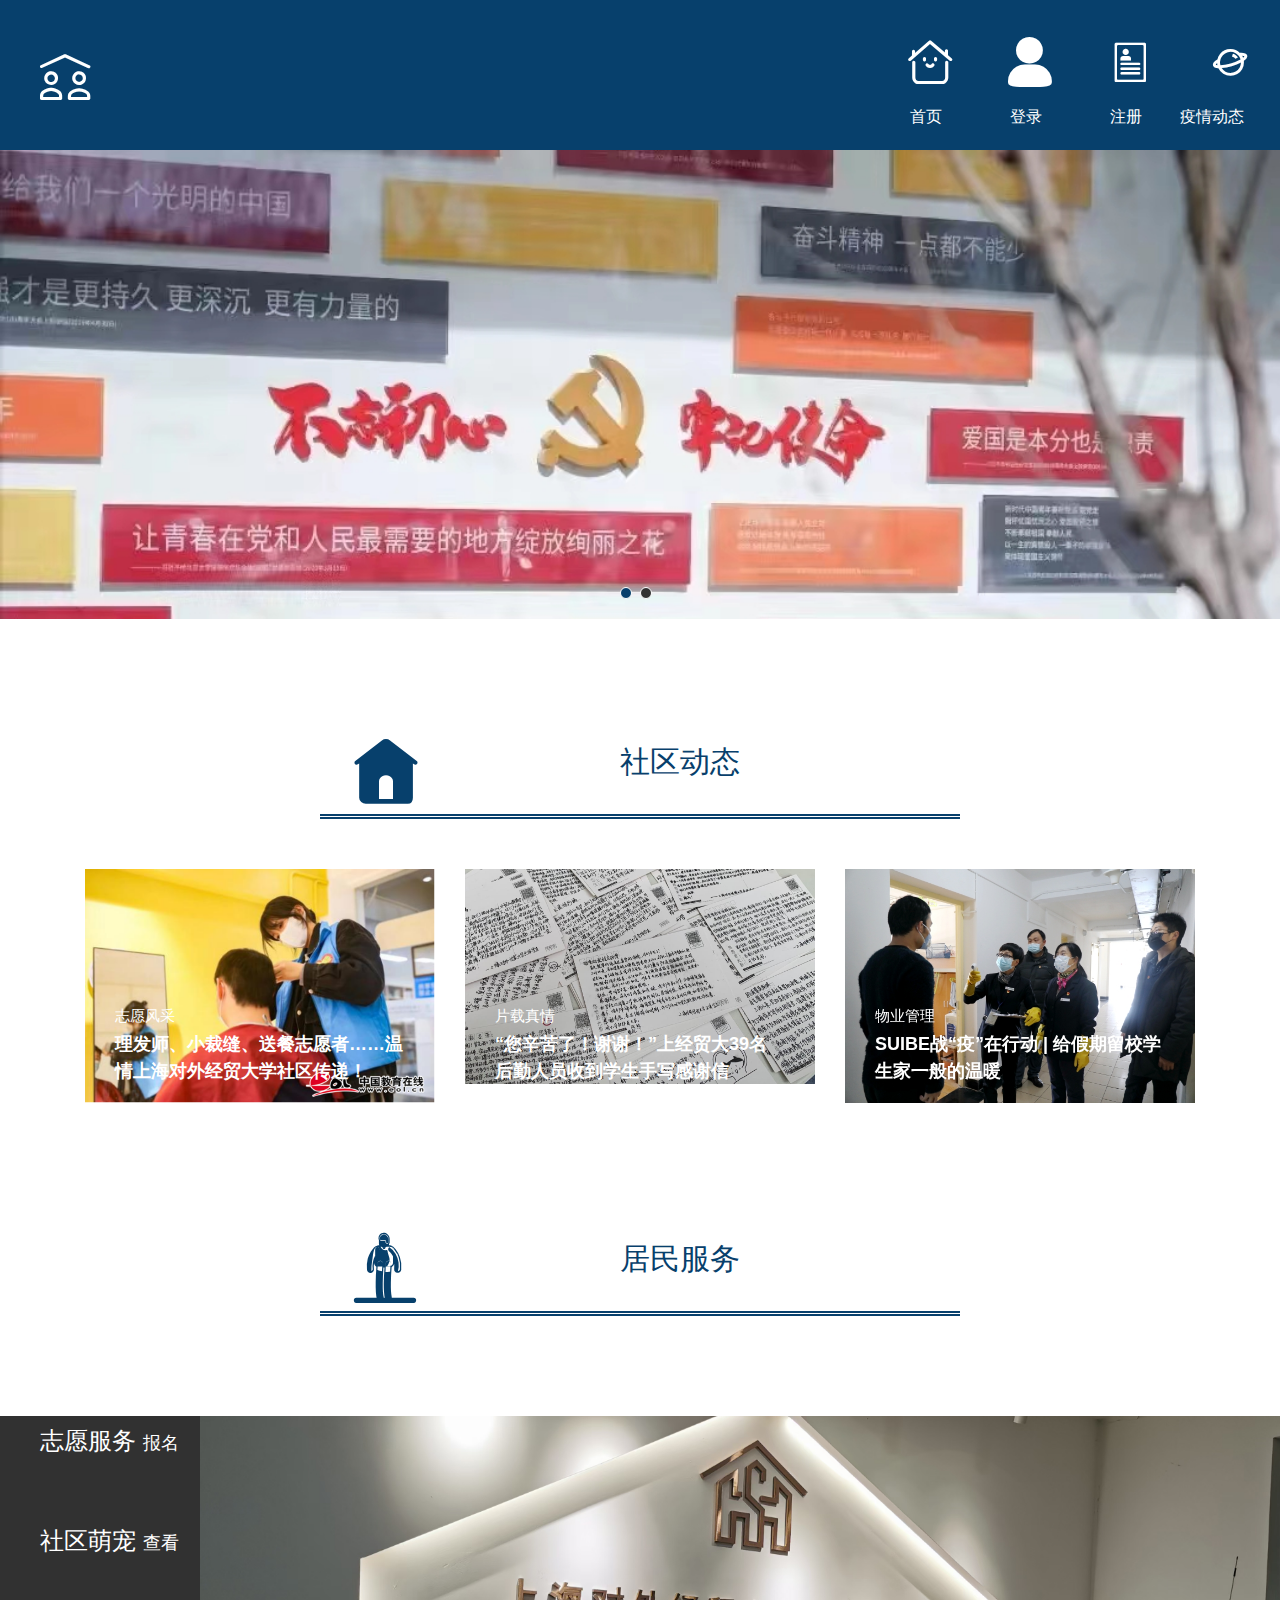
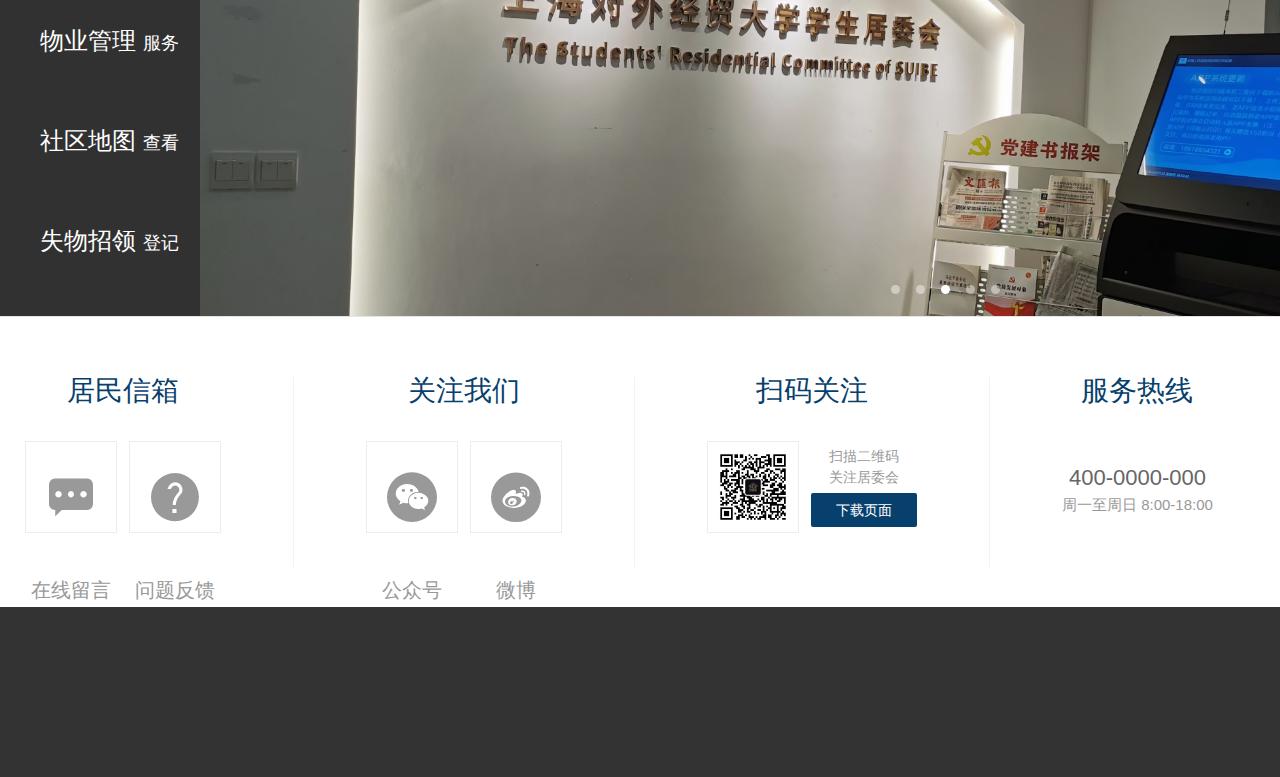
==== index.html @ 97fb8ad0 "Add files via upload" ====
<!DOCTYPE html>
<html lang="en">
<head>
    <meta charset="UTF-8">
    <meta http-equiv="X-UA-Compatible" content="IE=edge">
    <meta name="renderer" content="webkit">
    <title>社区服务管理网页</title>
    <link rel="stylesheet" href="../css/index.css">
    <link rel="stylesheet" href="../iconfont/iconfont.css">
    <link rel="stylesheet" href="../css/hwslider.css">
    <link rel="stylesheet" href="../css/demo.css">
    <link rel="stylesheet" href="./css/base.css">
    <link rel="stylesheet" href="./css/normalize.css">
</head>
<body>
    <!-- 头部布局 -->
    <div class="head">
        <div class="left">
            <p class="iconfont icon-shequguanli"></p>
        </div>
        <div class="right">
             <li>
                <a href="index.html">
                    <i class="iconfont icon-shouye"></i>
                    <p>首页</p>
                </a>
             </li>
             <li>
                <a href="sign.html">
                    <i class="iconfont icon-denglu"></i>
                    <p>登录</p>
                </a>
             </li>
             <li>
                <a href="sign_up.html">
                    <i class="iconfont icon-wuliaozhucezheng "></i>
                    <p>注册</p>
                </a>
             </li>
             <li>
                <a href="COVID.html">
                    <i class="iconfont icon-dongtai1" ></i>
                    <p class="covid">疫情动态</p>
                </a>
             </li>
        </div>
    </div>
    <!-- 头部布局 -->

    <!-- 滚屏播放 -->
    <div id="hwslider" class="hwslider">
        <ul>
            <li><a><img src="../images/dang.jpg" /></a></li>
            <li><a><img src="../images/小白屋.jpg" /></a></li>
        </ul>
    </div>
    <!-- 滚屏播放 -->

    <!-- 社区动态 -->
        <!-- 标题-->
         <span class="title">
            <i class="iconfont icon-solid-home"></i>
            <p>社区动态</p>
         </span>
        <!-- 标题 -->
    <div class="box">
        <ul>
            <li>
                <a href="https://www.eol.cn/shanghai/shanghainews/202204/t20220404_2218745.shtml">
                    <div class="pic">
                        <img src="../images/vlu.png" alt="">
                    </div>
                    <div class="txt">
                        <h4>志愿风采</h4>
                        <h5>理发师、小裁缝、送餐志愿者……温情上海对外经贸大学社区传递！</h5>
                        <p>
                            <span>了解更多</span>
                            <i></i>
                        </p>
                    </div>

                    <!-- 添加渐变背景 -->
                    <div class="mask"></div>
                </a>
            </li>
            <li>
                <a href="https://sghexport.shobserver.com/html/baijiahao/2022/05/14/741648.html">
                    <div class="pic">
                        <img src="../images/明信片.jpg" alt="">
                    </div>
                    <div class="txt">
                        <h4>片载真情</h4>
                        <h5>“您辛苦了！谢谢！”上经贸大39名后勤人员收到学生手写感谢信</h5>
                        <p>
                            <span>了解更多</span>
                            <i></i>
                        </p>
                    </div>
                    <!-- 添加渐变背景 -->
                    <div class="mask"></div>
                </a>
            </li>
            <li>
                <a href="https://www.suibe.edu.cn/xxgk/2020/0204/c1067a96483/page.htm">
                    <div class="pic">
                        <img src="../images/物业.jpg" alt="">
                    </div>
                    <div class="txt">
                        <h4>物业管理</h4>
                        <h5>SUIBE战“疫”在行动 | 给假期留校学生家一般的温暖 </h5>
                        <p>
                            <span>了解更多</span>
                            <i></i>
                        </p>
                    </div>
                    <!-- 添加渐变背景 -->
                    <div class="mask"></div>
                </a>
            </li>
        </ul>
    </div>
    <!-- 社区动态 -->

     <!-- 分类及焦点图 -->

     <!-- 标题-->
     <span class="title">
      <i class="iconfont icon-zhiyuanzhe_nan"></i>
      <p>居民服务</p>
   </span>
  <!-- 标题 -->
  <div class="xtx_entry">
    <div class="wrapper">
      <!-- 分类 -->
      <div class="xtx_category">
        <!-- 顶级分类 -->
        <ul class="xtx_category_super">
          <li>
            <a href="https://jinshuju.net/f/CuX4R9">
              志愿服务
              <small>报名</small>
            </a>
            <i class="sprites"></i>
          </li>
          <li>
            <a href="社区萌宠.html">
              社区萌宠
              <small>查看</small>
            </a>
            <i class="active"></i>
          </li>
          <li >
            <a href="物业管理.html">
              物业管理
              <small>服务</small>
            </a>
            <i class="sprites"></i>
          </li>
          <li>
            <a href="社区地图.html">
              社区地图
              <small>查看</small>
            </a>
            <i class="sprites"></i>
          </li>
          <li>
            <a href="餐饮服务.html">
              失物招领
              <small>登记</small>
            </a>
            <i class="sprites"></i>
          </li>
        <!-- 子分类 -->
        <div class="xtx_category_subset">
          
        </div>
      </div>
      <!-- 焦点图 -->
      <div class="xtx_banner">

        <ul>
          <li>
            <a href="javascript:;">
              <img src="../images/home.jpg" alt="">
            </a>
          </li>
        </ul>
        <!-- 切换按钮  -->
        <a href="javascript:;" class="prev sprites"></a>
        <a href="javascript:;" class="next sprites"></a>
        <!-- 指示器 -->
        <div class="indicator">
          <span></span>
          <span></span>
          <span class="active"></span>
          <span></span>
          <span></span>
        </div>

      </div>
    </div>
  </div>
  
   <!-- 分类及焦点图 -->

   <!-- 小火箭 -->
   <div class="up">
       <a href="index.html"> <i class="iconfont icon-xiaohuojian"></i></a>
   </div>
   <!-- 小火箭 -->

   <!-- footer -->
    <!-- 公共底部 -->
  <div class="xtx_footer">
    <div class="wrapper">
      <!-- 联系我们 -->
      <div class="contact clearfix">
        <dl>
          <dt>居民信箱</dt>
          <dd class="chat">
            <i class="iconfont icon-message"></i>
            <p>在线留言</p>
          </dd>
          <dd class="feedback">
            <i class="iconfont icon-gerenzhongxin-wentifankui "></i>
            <p>问题反馈</p>
          </dd>
        </dl>
        <dl>
          <dt>关注我们</dt>
          <dd class="weixin">
            <i class="iconfont icon-weixin1  "></i>
            <p>公众号</p>
          </dd>
          <dd class="weibo">
            <i class="iconfont icon-qunfengxinlangweibo"></i>
            <p>微博</p>
          </dd>
        </dl>
        <dl>
          <dt>扫码关注</dt>
          <dd class="qrcode">
            <img src="../images/二维码.jpg">
          </dd>
          <dd class="download">
            <span>扫描二维码</span>
            <span>关注居委会</span>
            <a href="https://github.com/44Lidia/shequfuwu">下载页面</a>
          </dd>
        </dl>
        <dl>
          <dt>服务热线</dt>
          <dd class="hotline">
            400-0000-000
            <small>周一至周日 8:00-18:00</small>
          </dd>
        </dl>
      </div> 
    </div>
    <!-- 其它 -->
    <div class="extra">
      <div class="wrapper">
        <!-- 版权信息 -->
        <div class="copyright">
        </div>
      </div>
    </div>
  </div>
   <!-- footer -->

</body>
 <!--jq和bootstrapjs 文件 -->
 <script src="../js/jquery.min.js" type="text/javascript"></script>
 <script type="text/javascript" src="../js/bootstrap.js"></script>
 <!--幻灯片JS 文件 -->
 <script type="text/javascript" src="../js/jquery.hwslider.min.js"></script>
 <script>
     $(function() {
         $("#hwslider").hwSlider({
             height: 220,
             autoPlay: true,
             arrShow: true,
             dotShow: true,
             touch: false,
         });
     });
 </script>

</html>
---- css/index.css ----
/* 公共样式 */

li {
    list-style: none;
  }

@font-face {
  font-family: "仓耳渔阳体 W02";font-weight: 400;src: url("//at.alicdn.com/wf/webfont/ARkYpaNyZT1X/DvbZjSYIwK7gOJg1ZYMd-.woff2") format("woff2"),
  url("//at.alicdn.com/wf/webfont/ARkYpaNyZT1X/VlPtfAJ_j5WVOUQPbXKzG.woff") format("woff");
  font-display: swap;
}
/* 公共样式 */

/* body */
*{
    user-select: none;
    /* 去除页内距 */
    padding:0;
    margin:0;
 }
/* body */

/* 头部样式 */
.head{
    background-color:#07406c;
    width:100%;
    height:150px;
    display: fixed;
    margin: 0;
    margin-bottom: 0;
}
.left{
    float:left;
    width:15%;
    height: 150px;
}
.left p{
   margin-left:40px;
   margin-top: 40px;
   font-size:50px;
   color:#fff;
}

.right{
    margin-top: 20px;
    float:right;
    height:55px;
    /* background-color: chocolate; */
    display: flex;
}
.right li{
    list-style-type: none;
    width:80px;
    height:55px;
    margin-right: 20px;
    /* background-color: azure; */
}
.right a{
    text-decoration: none;
    display: flex;
    flex-direction: column;
}
.right li i{
    font-size:50px;
    color:#fff;
    margin: 5px 5px 0px 25px;
}
.right li p{
  color:#fff;
    font-size:16px;
    margin: 5px 5px 0px 30px;
    font-weight: 300;
}
.right li .covid{
    margin-left: 0px;
}
.right i:hover{
    color:azure;
    font-size: 32px;
}
/* 头部样式 */

/* 社区动态 */
  /* 标题 */
  .title{
    width: 50%;
    height: 150px;
    margin: 50px auto;
    /* background-color: #479557; */
    display: flex;
    border-bottom:5px double #07406c;
  }
  .title i{
    font-size:70px;
    margin-left: 30px;
    margin-top: 50px;
    color: #07406c;
    animation: move 5s infinite linear;
  }
  .title p{
    font-size: 30px;
    margin-top: 70px;
    margin-left: 200px;
    color:#07406c;
    font-family: 'Times New Roman', Times, serif;
    font-weight: 400;
  }
  @keyframes move {
    to {
      transform: translateX(200px);
    }
  }

  /* 用户鼠标移入box,动画暂停 */
  .title:hover i {
    animation-play-state: paused;
  }
  /* 标题*/
/* 社区动态 */


/** 分类及焦点图 **/
.xtx_entry {
    height: 500px;
    background-color: #f2f2f2;
    position: relative;
    margin-top: 100px;
  }
  
  .xtx_category {
    width: 200px;
    background-color: rgba(0, 0, 0, 0.8);
    position: absolute;
    z-index: 9;
  }
  
  .xtx_category:hover .xtx_category_subset {
    display: block;
  }
  
  .xtx_category_super li {
    height: 100px;
    padding: 0 20px 0 40px;
    transition: background-color .25s;
    cursor: pointer;
  }
  
  .xtx_category_super li:hover,
  .xtx_category_super li.active {
    background-color: #07406c;
  }
  
  .xtx_category_super a {
    color: #fff;
    font-size: 24px;
    line-height: 50px;
  }
  
  .xtx_category_super a small {
    font-size: 18px;
  }
  
  .xtx_category_super i {
    display: block;
    width: 12px;
    height: 12px;
    margin-top: 20px;
    background-position: -75px -110px;
    float: right;
  }
  
  .xtx_category_subset {
    width: 990px;
    height: 100%;
    background-color: rgba(255, 255, 255, 0.9);
    display: none;
    position: absolute;
    top: 0;
    left: 250px;
  }
  
  .xtx_banner {
    width: 1240px;
    height: 500px;
    margin-left:200px;
    overflow: hidden;
    position: relative;
  }
  
  .xtx_banner:hover a {
    opacity: 1;
  }
  
  .xtx_banner > a {
    display: block;
    width: 44px;
    height: 44px;
    border-radius: 50%;
    margin-top: -22px;
    opacity: 0;
    transition: opacity .5s;
    background-color: rgba(0, 0, 0, 0.1);
    position: absolute;
    top: 50%;
  }
  
  .xtx_banner > a.prev {
    left: 270px;
    background-position: 14px -59px;
  }
  
  .xtx_banner > a.next {
    right: 20px;
    background-position: -24px -59px;
  }
  
  .xtx_banner .indicator {
    width: 990px;
    text-align: center;
    font-size: 0;
    position: absolute;
    left: 250px;
    bottom: 22px;
  }
  
  .xtx_banner .indicator span {
    display: inline-block;
    width: 9px;
    height: 9px;
    margin: 0 8px;
    cursor: pointer;
    border-radius: 50%;
    background-color: rgba(255, 255, 255, 0.43);
  }
  
  .xtx_banner .indicator span.active {
    background-color: #fff;
  }
/** 分类及焦点图 **/

/* 小火箭 */
.up{
    height: 70px;
    width: 70px;
    position:relative;
    top:50%;
    font-size: 100px;
    position: fixed;
    right:100px;
}
.up i{
    font-size: 60px;
    color:#07406c;
    z-index: 1;
}
/* 小火箭 */

/** 公共底部 **/
.xtx_footer {
    border-top: 1px solid #e4e4e4;
  }
  
  .xtx_footer .contact {
    padding: 60px 0 40px 25px;
  }
  
  .xtx_footer .contact dl {
    height: 190px;
    text-align: center;
    padding: 0 72px;
    border-right: 1px solid #f2f2f2;
    color: #999;
    float: left;
  }
  
  .xtx_footer .contact dl:first-child {
    padding-left: 0;
  }
  
  .xtx_footer .contact dl:last-child {
    border-right: none;
    padding-right: 0;
  }
  
  .xtx_footer .contact dt {
    line-height: 1;
    font-size: 28px;
    color:#07406c;
  }
  
  .xtx_footer .contact dd {
    margin: 36px 12px 0 0;
    float: left;
    font-size: 20px;
    text-align: center;
  }
  
  .xtx_footer .contact dd:last-child {
    margin-right: 0;
  }
  
  .xtx_footer .contact .chat, .xtx_footer .contact .feedback, .xtx_footer .contact .weixin, .xtx_footer .contact .weibo {
    width: 92px;
    height: 92px;
    padding-top: 20px;
    border: 1px solid #ededed;
  }
  
  .xtx_footer .contact .chat:before, .xtx_footer .contact .feedback:before, .xtx_footer .contact .weixin:before, .xtx_footer .contact .weibo:before {
    content: '';
    display: block;
    width: 40px;
    height: 30px;
    margin: 0 auto 8px;
    background-image: url(../images/sprites.png);
    background-size: 400px 400px;
  }
  
  .xtx_footer .contact .chat:before {
    background-position: -245px -70px;
  }
  
  .xtx_footer .contact .chat:hover:before {
    background-position: -200px -70px;
  }
  
  .xtx_footer .contact .feedback:before {
    background-position: -345px -70px;
  }
  
  .xtx_footer .contact .feedback:hover:before {
    background-position: -295px -70px;
  }
  
  .xtx_footer .contact .weixin:before {
    background-position: -247px -15px;
  }
  
  .xtx_footer .contact .weixin:hover:before {
    background-position: -202px -15px;
  }
  
  .xtx_footer .contact .weibo:before {
    background-position: -347px -15px;
  }
  
  .xtx_footer .contact .weibo:hover:before {
    background-position: -297px -15px;
  }
  
  .xtx_footer .contact .qrcode {
    width: 92px;
    height: 92px;
    padding: 7px;
    border: 1px solid #ededed;
  }
  
  .xtx_footer .contact .download {
    padding-top: 5px;
    font-size: 14px;
  }
  
  .xtx_footer .contact .download span {
    display: block;
  }
  
  .xtx_footer .contact .download a {
    display: block;
    line-height: 1;
    padding: 10px 25px;
    margin-top: 5px;
    color: #fff;
    border-radius: 2px;
    background-color:#07406c;
  }
  
  .xtx_footer .contact .hotline {
    padding-top: 20px;
    font-size: 22px;
    color: #666;
  }
  
  .xtx_footer .contact .hotline small {
    display: block;
    font-size: 15px;
    color: #999;
  }
  
  .xtx_footer .extra {
    background-color: #333;
  }
  
 
  .xtx_footer .copyright {
    height: 170px;
    padding-top: 40px;
    text-align: center;
    color: #999;
    font-size: 15px;
  }
  
  /* 图标 */
.xtx_footer .chat i{
  font-size: 50px;
  position: relative;
  top:-40px;
}
.xtx_footer .chat:hover i{
  color:#07406c;
}


.xtx_footer .feedback i{
  font-size: 50px;
  position: relative;
  top:-40px;
}
.xtx_footer .feedback:hover i{
  color:#07406c;
}

.xtx_footer .weixin i{
  font-size: 50px;
  position: relative;
  top:-40px;
}
.xtx_footer .weixin:hover i{
  color:#07406c;
}

.xtx_footer .weibo i{
  font-size: 50px;
  position: relative;
  top:-40px;
}
.xtx_footer .weibo:hover i{
  color:#07406c;
}
---- iconfont/iconfont.css ----
@font-face {
  font-family: "iconfont"; /* Project id  */
  src: url('iconfont.ttf?t=1667451646556') format('truetype');
}

.iconfont {
  font-family: "iconfont" !important;
  font-size: 16px;
  font-style: normal;
  -webkit-font-smoothing: antialiased;
  -moz-osx-font-smoothing: grayscale;
}

.icon-dakaixinxi:before {
  content: "\f0194";
}

.icon-3:before {
  content: "\e62d";
}

.icon-qunfengxinlangweibo:before {
  content: "\e6e5";
}

.icon-shouye:before {
  content: "\e612";
}

.icon-shouye1:before {
  content: "\e629";
}

.icon-weixin:before {
  content: "\e64f";
}

.icon-weixin1:before {
  content: "\e6b3";
}

.icon-dongtai:before {
  content: "\e636";
}

.icon-solid-home:before {
  content: "\e641";
}

.icon-wuliaozhucezheng:before {
  content: "\e649";
}

.icon-message:before {
  content: "\e621";
}

.icon-shequguanli:before {
  content: "\e628";
}

.icon-gerenzhongxin-wentifankui:before {
  content: "\e697";
}

.icon-jiatingyisheng:before {
  content: "\e604";
}

.icon-zhiyuanzhe_nv:before {
  content: "\e613";
}

.icon-zhiyuanzhe_nan:before {
  content: "\e619";
}

.icon-canyin:before {
  content: "\e614";
}

.icon-weixiufuwu:before {
  content: "\ead5";
}

.icon-gongjiaoche:before {
  content: "\e75e";
}

.icon-denglu:before {
  content: "\e611";
}

.icon-kouzhao:before {
  content: "\e609";
}

.icon-002-medicalmask:before {
  content: "\e601";
}

.icon-banchedaba:before {
  content: "\e680";
}

.icon-dongtai1:before {
  content: "\e7ae";
}

.icon-xiaohuojian:before {
  content: "\e632";
}

.icon-mao:before {
  content: "\e62f";
}

.icon-kouzhao1:before {
  content: "\e68a";
}

.icon-yiliaofuwu:before {
  content: "\e7b3";
}

.icon-zhiyuanzhehuodong:before {
  content: "\e615";
}
---- css/hwslider.css ----
.hwslider {
    width: 100%;
    height: auto;
    min-width: 280px;
    min-height: 160px;
    position: relative;
    overflow: hidden;
    margin-top: 0;
}

.hwslider ul {
    width: 100%;
    height: 100%;
    position: absolute;
    z-index: 1
}

.hwslider ul li {
    display: none;
    position: absolute;
    left: 0;
    top: 0;
    width: 100%;
    height: 100%;
    overflow: hidden;
    text-align: center;
}

.hwslider ul li.active {
    display: block;
}

.hwslider ul li img {
    width: 100%;
    max-width: 100%;
    height: auto;
    display: block
}

.dots {
    position: absolute;
    bottom: 20px;
    left: 200px;
    min-width: 60px;
    height: 12px;
    z-index: 2;
}

.dots span {
    float: left;
    width: 12px;
    height: 12px;
    border: 1px solid #fff;
    border-radius: 50%;
    background: #333;
    margin-right: 8px;
    cursor: pointer;
}

.dots span.active {
    background:#07406c;
}

.arr {
    display: none;
    position: absolute;
    top: 140px;
    z-index: 2;
    width: 40px;
    height: 40px;
    line-height: 38px;
    text-align: center;
    ;
    font-size: 36px;
    background: rgba(0, 0, 0, .3);
    color: #fff;
    text-decoration: none
}

.arr:hover {
    background: rgba(0, 0, 0, .7);
    text-decoration: none;
}

.hwslider:hover .arr {
    display: block;
    text-decoration: none;
    color: #fff
}

.prev {
    left: 20px
}

.next {
    right: 20px
}
---- css/demo.css ----
* {
    margin: 0;
    padding: 0;
    box-sizing: border-box;
}

li {
    list-style: none;
}

a {
    text-decoration: none;
}

img {
    width: 100%;
    vertical-align: middle;
}

.box {
    width: 1110px;
    height: 247px;
    margin: 20px auto;
    /* background-color: pink; */
}

.box li {
    position: relative;
    float: left;
    width: 350px;
    height: 247px;
    margin-right: 30px;
    overflow: hidden;
}

.box li:last-child {
    margin-right: 0;
}

.box .txt {
    position: absolute;
    left: 0;
    bottom: -50px;
    width: 350px;
    height: auto;
    padding: 20px 30px;
    z-index: 1;
    color: #fff;
    transition: transform .5s;
    /* transition: all .5s; */
}

.box .txt h4 {
    font-size: 15px;
    font-weight: 500;
    line-height: 2em;
    color: #fff;
}

.box .txt h5 {
    margin-bottom: 40px;
    font-size: 18px;
    line-height: 1.5em;
    color: #fff;
}

.box .txt p {
    color: #fff;
    font-size: 14px;
}

.box .txt p .iconfont {
    color: #c7000b;
    vertical-align: middle;
    font-size: 20px;
    font-weight: 700;
}

/* 1. 渐变背景的盒子 */
.box .mask {
    position: absolute;
    left: 0;
    top: 0;
    width: 350px;
    height: 247px;
    background-image: linear-gradient(
        transparent,
        rgba(0,0,0,.6)
    );
    opacity: 0;
    transition: all .5s;
}

/* 2. hover效果 */
/* 2.1 图片缩放 */     
.box li .pic img {
    transition: all .5s;
}
.box li:hover .pic img {
    transform: scale(1.2);
}


/* 2.2 渐变背景显示 */
.box li:hover .mask {
    opacity: 1;
}

/* 2.3 文字向上移动 */
.box li:hover .txt {
    transform: translateY(-50px);
}
---- css/base.css ----
/* 把我们所有标签的内外边距清零 */
* {
    margin: 0;
    padding: 0;
    /* css3盒子模型 */
    box-sizing: border-box;
}
/* em 和 i 斜体的文字不倾斜 */
em,
i {
    font-style: normal
}
/* 去掉li 的小圆点 */
li {
    list-style: none
}

img {
    /* border 0 照顾低版本浏览器 如果 图片外面包含了链接会有边框的问题 */
    border: 0;
    /* 取消图片底侧有空白缝隙的问题 */
    vertical-align: middle
}

button {
    /* 当我们鼠标经过button 按钮的时候，鼠标变成小手 */
    cursor: pointer
}

a {
    color: #666;
    text-decoration: none
}

a:hover {
    color: #c81623
}

button,
input {
    /* "\5B8B\4F53" 就是宋体的意思 这样浏览器兼容性比较好 */
    font-family: Microsoft YaHei, Heiti SC, tahoma, arial, Hiragino Sans GB, "\5B8B\4F53", sans-serif;
    /* 默认有灰色边框我们需要手动去掉 */
    border: 0; 
    outline: none;
}

body {
    /* CSS3 抗锯齿形 让文字显示的更加清晰 */
    -webkit-font-smoothing: antialiased;
    background-color: #fff;
    font: 12px/1.5 Microsoft YaHei, Heiti SC, tahoma, arial, Hiragino Sans GB, "\5B8B\4F53", sans-serif;
    color: #666
}

.hide,
.none {
    display: none
}
/* 清除浮动 */
.clearfix:after {
    visibility: hidden;
    clear: both;
    display: block;
    content: ".";
    height: 0
}

.clearfix {
    *zoom: 1
}
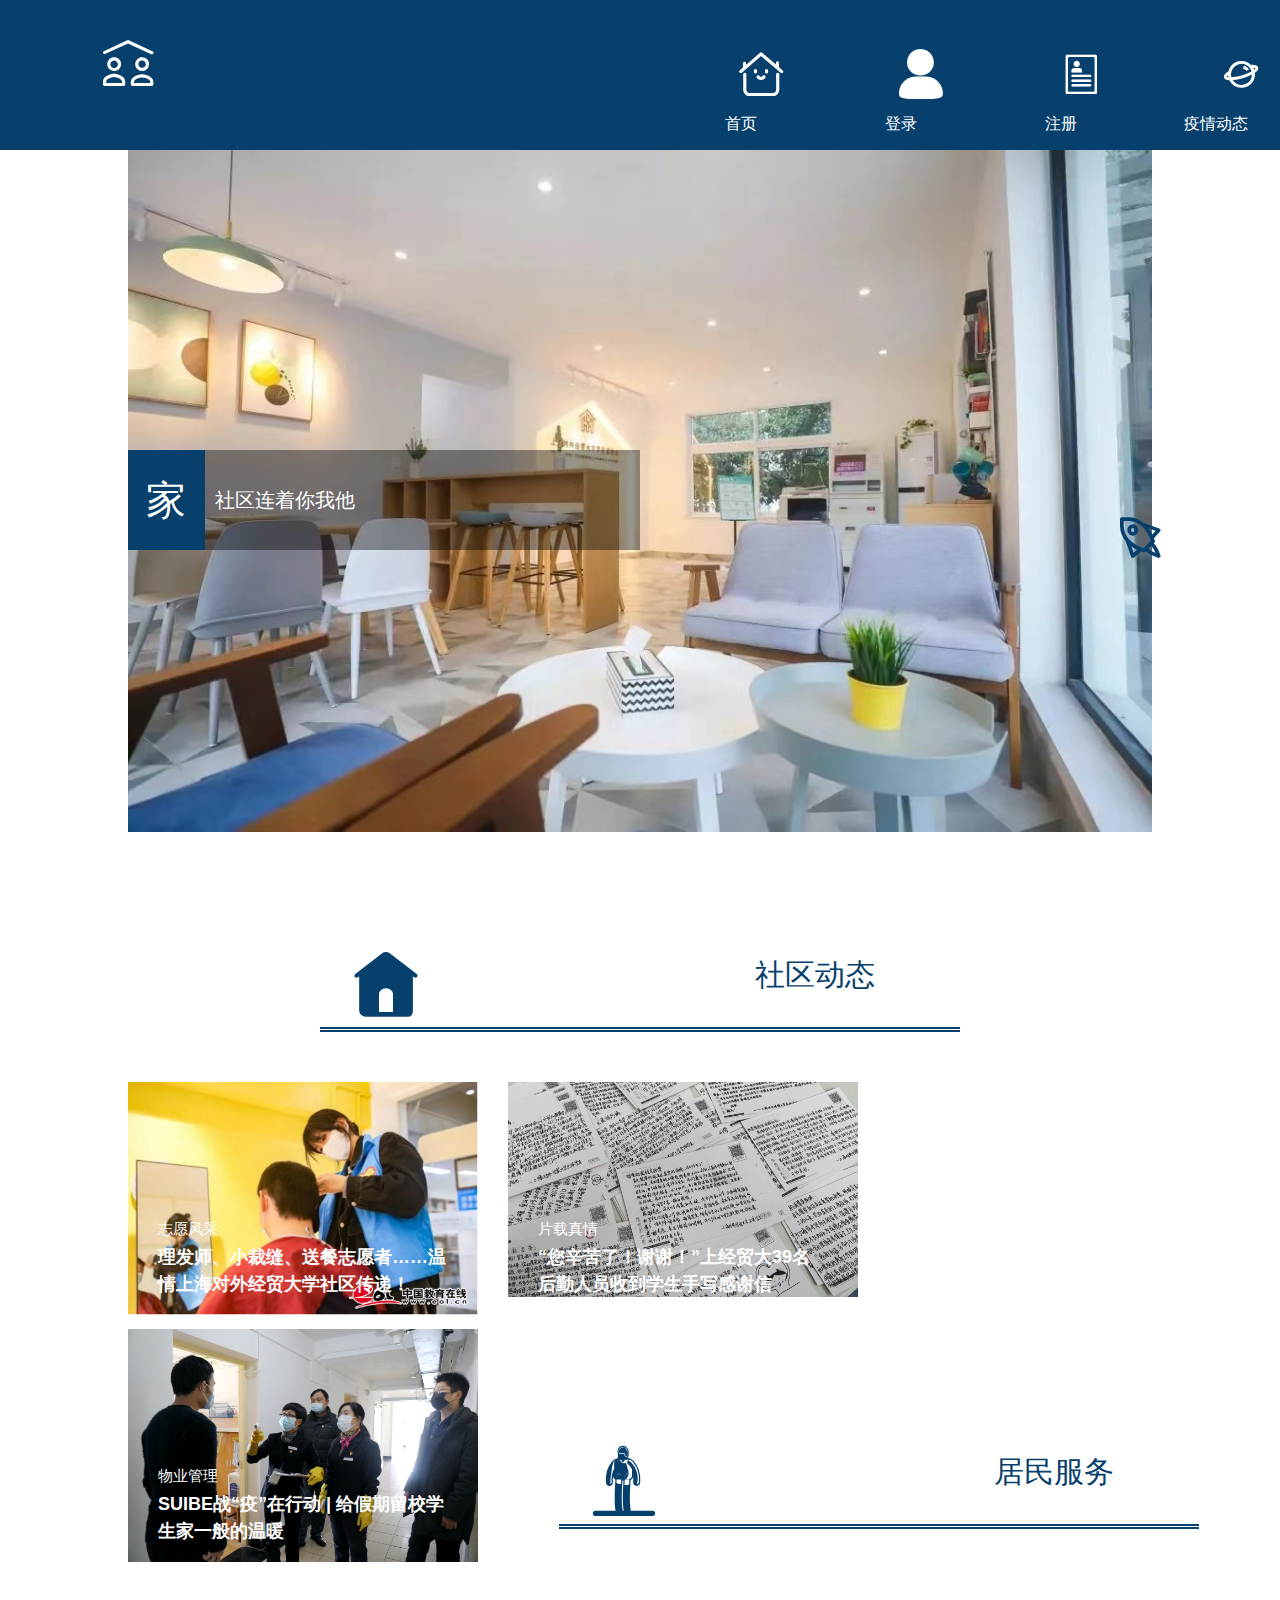
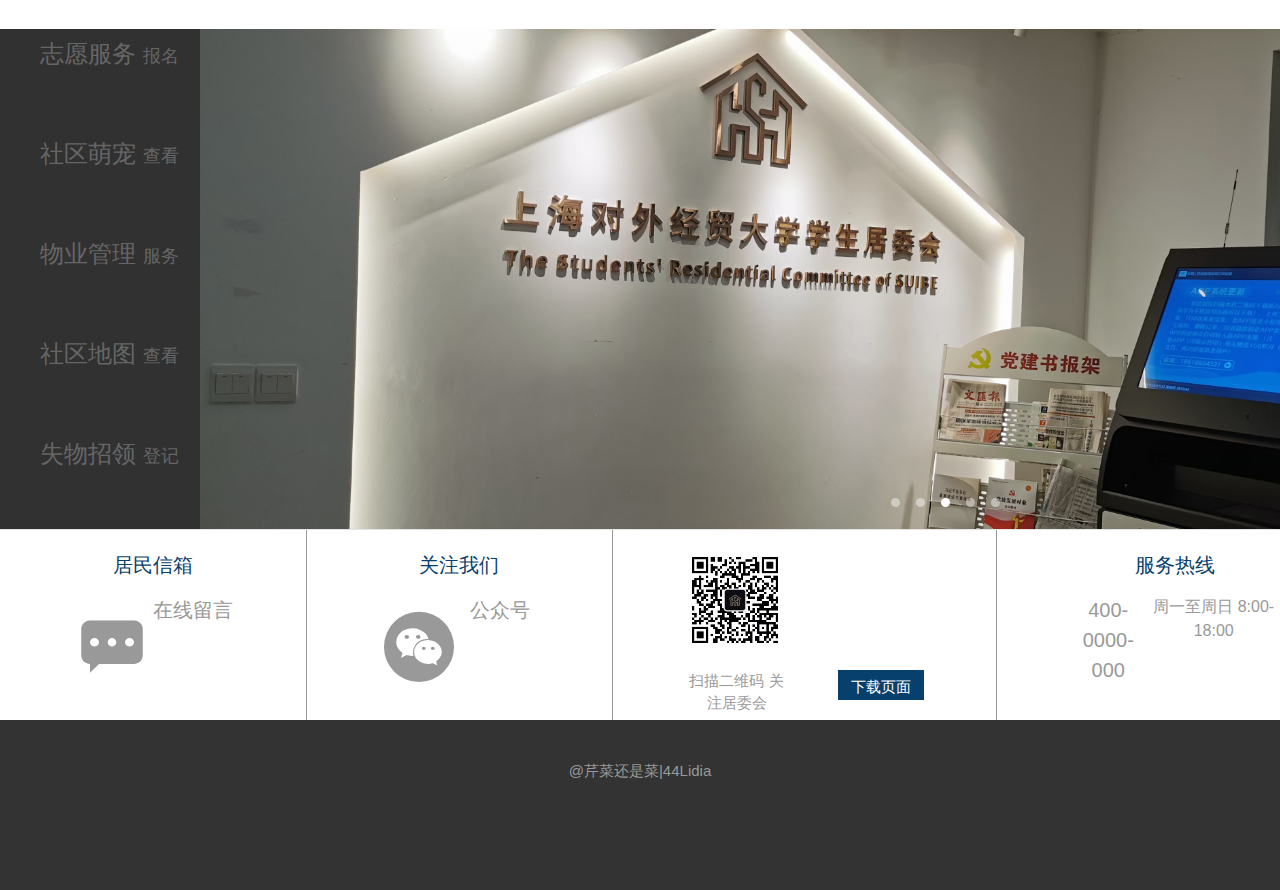
==== commit 0574faec: "Add files via upload" ====
--- a/index.html
+++ b/index.html
@@ -4,11 +4,11 @@
     <meta charset="UTF-8">
     <meta http-equiv="X-UA-Compatible" content="IE=edge">
     <meta name="renderer" content="webkit">
+    <meta name="viewport" content="width=device-width, initial-scale=1.0, maximum-scale=1.0, user-scalable=no">
     <title>社区服务管理网页</title>
-    <link rel="stylesheet" href="../css/index.css">
-    <link rel="stylesheet" href="../iconfont/iconfont.css">
-    <link rel="stylesheet" href="../css/hwslider.css">
-    <link rel="stylesheet" href="../css/demo.css">
+    <link rel="stylesheet" href="./css/index.css">
+    <link rel="stylesheet" href="./iconfont/iconfont.css">
+    <link rel="stylesheet" href="./css/demo.css">
     <link rel="stylesheet" href="./css/base.css">
     <link rel="stylesheet" href="./css/normalize.css">
 </head>
@@ -18,6 +18,9 @@
         <div class="left">
             <p class="iconfont icon-shequguanli"></p>
         </div>
+     
+        
+ 
         <div class="right">
              <li>
                 <a href="index.html">
@@ -26,19 +29,19 @@
                 </a>
              </li>
              <li>
-                <a href="sign.html">
+                <a href="./html/sign.html">
                     <i class="iconfont icon-denglu"></i>
                     <p>登录</p>
                 </a>
              </li>
              <li>
-                <a href="sign_up.html">
+                <a href="./html/sign_up.html">
                     <i class="iconfont icon-wuliaozhucezheng "></i>
                     <p>注册</p>
                 </a>
              </li>
              <li>
-                <a href="COVID.html">
+                <a href="./html/COVID.html">
                     <i class="iconfont icon-dongtai1" ></i>
                     <p class="covid">疫情动态</p>
                 </a>
@@ -47,14 +50,15 @@
     </div>
     <!-- 头部布局 -->
 
-    <!-- 滚屏播放 -->
-    <div id="hwslider" class="hwslider">
-        <ul>
-            <li><a><img src="../images/dang.jpg" /></a></li>
-            <li><a><img src="../images/小白屋.jpg" /></a></li>
-        </ul>
-    </div>
-    <!-- 滚屏播放 -->
+    <!-- 门面 -->
+    <div class="door">
+        <img src="./images/小白屋.jpg" alt="">
+        <div class="label">
+             <div class="left">家</div>
+             <div class="right">社区连着你我他</div>
+        </div>
+    </div>
+    <!-- 门面 -->
 
     <!-- 社区动态 -->
         <!-- 标题-->
@@ -68,7 +72,7 @@
             <li>
                 <a href="https://www.eol.cn/shanghai/shanghainews/202204/t20220404_2218745.shtml">
                     <div class="pic">
-                        <img src="../images/vlu.png" alt="">
+                        <img src="./images/vlu.png" alt="">
                     </div>
                     <div class="txt">
                         <h4>志愿风采</h4>
@@ -86,7 +90,7 @@
             <li>
                 <a href="https://sghexport.shobserver.com/html/baijiahao/2022/05/14/741648.html">
                     <div class="pic">
-                        <img src="../images/明信片.jpg" alt="">
+                        <img src="./images/明信片.jpg" alt="">
                     </div>
                     <div class="txt">
                         <h4>片载真情</h4>
@@ -103,7 +107,7 @@
             <li>
                 <a href="https://www.suibe.edu.cn/xxgk/2020/0204/c1067a96483/page.htm">
                     <div class="pic">
-                        <img src="../images/物业.jpg" alt="">
+                        <img src="./images/物业.jpg" alt="">
                     </div>
                     <div class="txt">
                         <h4>物业管理</h4>
@@ -143,28 +147,28 @@
             <i class="sprites"></i>
           </li>
           <li>
-            <a href="社区萌宠.html">
+            <a href="./html/社区萌宠.html">
               社区萌宠
               <small>查看</small>
             </a>
             <i class="active"></i>
           </li>
           <li >
-            <a href="物业管理.html">
+            <a href="./html/物业管理.html">
               物业管理
               <small>服务</small>
             </a>
             <i class="sprites"></i>
           </li>
           <li>
-            <a href="社区地图.html">
+            <a href="./html/社区地图.html">
               社区地图
               <small>查看</small>
             </a>
             <i class="sprites"></i>
           </li>
           <li>
-            <a href="餐饮服务.html">
+            <a href="#">
               失物招领
               <small>登记</small>
             </a>
@@ -181,7 +185,7 @@
         <ul>
           <li>
             <a href="javascript:;">
-              <img src="../images/home.jpg" alt="">
+              <img src="./images/home.jpg" alt="">
             </a>
           </li>
         </ul>
@@ -214,38 +218,28 @@
   <div class="xtx_footer">
     <div class="wrapper">
       <!-- 联系我们 -->
-      <div class="contact clearfix">
+      <div class="contact">
         <dl>
           <dt>居民信箱</dt>
-          <dd class="chat">
+          <dd>
             <i class="iconfont icon-message"></i>
             <p>在线留言</p>
           </dd>
-          <dd class="feedback">
-            <i class="iconfont icon-gerenzhongxin-wentifankui "></i>
-            <p>问题反馈</p>
-          </dd>
         </dl>
         <dl>
           <dt>关注我们</dt>
-          <dd class="weixin">
+          <dd >
             <i class="iconfont icon-weixin1  "></i>
             <p>公众号</p>
           </dd>
-          <dd class="weibo">
-            <i class="iconfont icon-qunfengxinlangweibo"></i>
-            <p>微博</p>
-          </dd>
-        </dl>
-        <dl>
-          <dt>扫码关注</dt>
-          <dd class="qrcode">
-            <img src="../images/二维码.jpg">
-          </dd>
-          <dd class="download">
-            <span>扫描二维码</span>
-            <span>关注居委会</span>
-            <a href="https://github.com/44Lidia/shequfuwu">下载页面</a>
+        </dl>
+        <dl>
+          <dd >
+            <img src="./images/二维码.jpg">
+          </dd>
+          <dd >
+            <span>扫描二维码 关注居委会</span>
+            <div class="download"> <a href="https://github.com/44Lidia/shequfuwu">下载页面</a></div>
           </dd>
         </dl>
         <dl>
@@ -261,29 +255,12 @@
     <div class="extra">
       <div class="wrapper">
         <!-- 版权信息 -->
-        <div class="copyright">
-        </div>
+        <div class="copyright">@芹菜还是菜|44Lidia</div>
       </div>
     </div>
   </div>
    <!-- footer -->
 
 </body>
- <!--jq和bootstrapjs 文件 -->
- <script src="../js/jquery.min.js" type="text/javascript"></script>
- <script type="text/javascript" src="../js/bootstrap.js"></script>
- <!--幻灯片JS 文件 -->
- <script type="text/javascript" src="../js/jquery.hwslider.min.js"></script>
- <script>
-     $(function() {
-         $("#hwslider").hwSlider({
-             height: 220,
-             autoPlay: true,
-             arrShow: true,
-             dotShow: true,
-             touch: false,
-         });
-     });
- </script>
-
+ 
 </html>--- a/css/index.css
+++ b/css/index.css
@@ -17,6 +17,10 @@
     /* 去除页内距 */
     padding:0;
     margin:0;
+    width: 100%;
+ }
+ body{
+    width: 100%;
  }
 /* body */
 
@@ -31,29 +35,28 @@
 }
 .left{
     float:left;
-    width:15%;
+    width:20%;
     height: 150px;
 }
 .left p{
-   margin-left:40px;
-   margin-top: 40px;
    font-size:50px;
    color:#fff;
-}
-
+   text-align: center;
+   margin-top: 10%;
+}
 .right{
-    margin-top: 20px;
     float:right;
-    height:55px;
-    /* background-color: chocolate; */
+    height:100%;
+    width: 50%;
     display: flex;
 }
 .right li{
     list-style-type: none;
-    width:80px;
-    height:55px;
-    margin-right: 20px;
-    /* background-color: azure; */
+    width:20%;
+    height:80%;
+    margin-left: 5%;
+    margin-top: 5%;
+    text-align: center;
 }
 .right a{
     text-decoration: none;
@@ -66,10 +69,11 @@
     margin: 5px 5px 0px 25px;
 }
 .right li p{
-  color:#fff;
+    color:#fff;
     font-size:16px;
-    margin: 5px 5px 0px 30px;
+    margin-left: 5px;
     font-weight: 300;
+    
 }
 .right li .covid{
     margin-left: 0px;
@@ -79,6 +83,46 @@
     font-size: 32px;
 }
 /* 头部样式 */
+
+/* 门面 */
+.door{
+  width: 80%;
+  margin: auto;
+}
+.door .label{
+  width: 40%;
+  height: 100px;
+  position: absolute;
+  top:50%;
+  left:10%;
+  background-color: rgba(0, 0, 0, 0.4);
+  display: flex;
+}
+.door .label .left{
+  width: 15%;
+  height: 100px;
+  background-color: #07406c;
+  font-size: 40px;
+  color: #fff;
+  display: flex;
+  justify-content: center;
+  align-items:center;
+}
+.door .label .right{
+  width: 55%;
+  height: 100px;
+  font-size: 20px;
+  color: #fff;
+  /* background-color: aqua; */
+  margin-left: 10px;
+  display: flex;
+  align-items: center;
+}
+.label .right:hover{
+  color:#07406c;
+  font-size:25px ;
+}
+/* 门面 */
 
 /* 社区动态 */
   /* 标题 */
@@ -139,19 +183,19 @@
   }
   
   .xtx_category_super li {
+    text-decoration: none;
     height: 100px;
     padding: 0 20px 0 40px;
-    transition: background-color .25s;
+    transition: .25s;
     cursor: pointer;
   }
   
-  .xtx_category_super li:hover,
-  .xtx_category_super li.active {
+  .xtx_category_super li:hover{
     background-color: #07406c;
+    color: #fff;
   }
   
   .xtx_category_super a {
-    color: #fff;
     font-size: 24px;
     line-height: 50px;
   }
@@ -258,23 +302,32 @@
 /** 公共底部 **/
 .xtx_footer {
     border-top: 1px solid #e4e4e4;
+    display: flex;
+    flex-direction: column;
   }
   
   .xtx_footer .contact {
-    padding: 60px 0 40px 25px;
+    width: 100%;
+    background-color:#fff;
+    display: flex;
+    flex-direction: row;
   }
   
   .xtx_footer .contact dl {
+    width: 30%;
+    background-color:#fff;
     height: 190px;
     text-align: center;
     padding: 0 72px;
-    border-right: 1px solid #f2f2f2;
+    border-right: 1px solid #999;
     color: #999;
     float: left;
+    display: flex;
+    flex-direction: column;
   }
   
   .xtx_footer .contact dl:first-child {
-    padding-left: 0;
+   margin-left: 0;
   }
   
   .xtx_footer .contact dl:last-child {
@@ -284,106 +337,50 @@
   
   .xtx_footer .contact dt {
     line-height: 1;
-    font-size: 28px;
+    font-size: 20px;
     color:#07406c;
+    margin-top: 25px;
   }
   
   .xtx_footer .contact dd {
-    margin: 36px 12px 0 0;
-    float: left;
     font-size: 20px;
     text-align: center;
-  }
-  
+    display: flex;
+    flex-direction:row;
+    /* background-color: #666; */
+    height:100px;
+    width:100% ;
+    margin-top: 20px;
+  }
+  .xtx_footer .contact dd i{
+    font-size: 70px;
+  }
+  
+  .xtx_footer .contact dd i:hover{
+    color:#07406c;
+    font-size: 60px;
+  }
+  .xtx_footer .contact dd img{
+    width: 100px;
+  }
+  .xtx_footer .contact dd span{
+    font-size: 15px;
+  }
   .xtx_footer .contact dd:last-child {
     margin-right: 0;
   }
   
-  .xtx_footer .contact .chat, .xtx_footer .contact .feedback, .xtx_footer .contact .weixin, .xtx_footer .contact .weibo {
-    width: 92px;
-    height: 92px;
-    padding-top: 20px;
-    border: 1px solid #ededed;
-  }
-  
-  .xtx_footer .contact .chat:before, .xtx_footer .contact .feedback:before, .xtx_footer .contact .weixin:before, .xtx_footer .contact .weibo:before {
-    content: '';
-    display: block;
-    width: 40px;
-    height: 30px;
-    margin: 0 auto 8px;
-    background-image: url(../images/sprites.png);
-    background-size: 400px 400px;
-  }
-  
-  .xtx_footer .contact .chat:before {
-    background-position: -245px -70px;
-  }
-  
-  .xtx_footer .contact .chat:hover:before {
-    background-position: -200px -70px;
-  }
-  
-  .xtx_footer .contact .feedback:before {
-    background-position: -345px -70px;
-  }
-  
-  .xtx_footer .contact .feedback:hover:before {
-    background-position: -295px -70px;
-  }
-  
-  .xtx_footer .contact .weixin:before {
-    background-position: -247px -15px;
-  }
-  
-  .xtx_footer .contact .weixin:hover:before {
-    background-position: -202px -15px;
-  }
-  
-  .xtx_footer .contact .weibo:before {
-    background-position: -347px -15px;
-  }
-  
-  .xtx_footer .contact .weibo:hover:before {
-    background-position: -297px -15px;
-  }
-  
-  .xtx_footer .contact .qrcode {
-    width: 92px;
-    height: 92px;
-    padding: 7px;
-    border: 1px solid #ededed;
-  }
-  
-  .xtx_footer .contact .download {
-    padding-top: 5px;
-    font-size: 14px;
-  }
-  
-  .xtx_footer .contact .download span {
-    display: block;
-  }
-  
-  .xtx_footer .contact .download a {
-    display: block;
-    line-height: 1;
-    padding: 10px 25px;
-    margin-top: 5px;
+  .xtx_footer .contact dd .download{
+     width: 200px;
+     height: 30px;
+     margin-left: 50px;
+     background-color: #07406c;
+  }
+  .xtx_footer .contact dd a{
+    text-decoration: none;
     color: #fff;
-    border-radius: 2px;
-    background-color:#07406c;
-  }
-  
-  .xtx_footer .contact .hotline {
-    padding-top: 20px;
-    font-size: 22px;
-    color: #666;
-  }
-  
-  .xtx_footer .contact .hotline small {
-    display: block;
+    text-align: center;
     font-size: 15px;
-    color: #999;
   }
   
   .xtx_footer .extra {
@@ -399,40 +396,89 @@
     font-size: 15px;
   }
   
-  /* 图标 */
-.xtx_footer .chat i{
-  font-size: 50px;
-  position: relative;
-  top:-40px;
-}
-.xtx_footer .chat:hover i{
-  color:#07406c;
-}
-
-
-.xtx_footer .feedback i{
-  font-size: 50px;
-  position: relative;
-  top:-40px;
-}
-.xtx_footer .feedback:hover i{
-  color:#07406c;
-}
-
-.xtx_footer .weixin i{
-  font-size: 50px;
-  position: relative;
-  top:-40px;
-}
-.xtx_footer .weixin:hover i{
-  color:#07406c;
-}
-
-.xtx_footer .weibo i{
-  font-size: 50px;
-  position: relative;
-  top:-40px;
-}
-.xtx_footer .weibo:hover i{
-  color:#07406c;
-}
+
+/* 设备自适应 */
+@media screen and (max-width: 500px){
+   body .iconfont{
+      font-size:20px;
+    }
+    /* 头部 */
+    .head{
+      height: 70px;
+    }
+    .head .right p{
+      font-size: 10px;
+    }
+    .head .right li i{
+      font-size:20px;
+      margin-left: 5px;
+    }
+    /* 门面 */
+    .door .label{
+      width: 40%;
+      height: 50px;
+      top:30%;
+    }
+    .door .label .left{
+      width: 15%;
+      height: 50px;
+      font-size: 20px;
+    }
+    .door .label .right{
+      width: 55%;
+      height: 50px;
+      font-size: 10px;
+    }
+    /* 标题 */
+    .title{
+      height: 50px;
+      margin: 50px auto;
+    }
+    .title p{
+      font-size: 20px;
+      margin-top: 20px;
+      margin-left: 100px;
+    }
+    .title i{
+      margin-top: 20px;
+      color: #07406c;
+      animation: move 3s infinite linear;
+    }
+    /* 焦点图 */
+    .xtx_category_super a {
+      font-size: 14px;
+      line-height: 50px;
+    }
+    
+    .xtx_category_super a small {
+      font-size: 8px;
+    }
+    /* 底部 */
+    .xtx_footer .contact dt {
+      font-size: 10px;
+      margin-top: 25px;
+    }
+    .xtx_footer .contact .iconfont{
+      font-size: 40px;
+    }
+    .xtx_footer .contact dd{
+      font-size: 10px;
+    }
+    .xtx_footer .contact dd img{
+      width: 50px;
+    }
+    .xtx_footer .contact dd span{
+      font-size: 8px;
+    }
+    .xtx_footer .contact dd .download{
+      width: 100px;
+      height: 60px;
+      margin-left: 30px;
+   }
+   .xtx_footer .contact dd a{
+    font-size: 5px;
+  }
+}
+
+
+
--- a/iconfont/iconfont.css
+++ b/iconfont/iconfont.css
@@ -1,6 +1,6 @@
 @font-face {
   font-family: "iconfont"; /* Project id  */
-  src: url('iconfont.ttf?t=1667451646556') format('truetype');
+  src: url('iconfont.ttf?t=1667793595213') format('truetype');
 }
 
 .iconfont {
@@ -83,6 +83,10 @@
   content: "\ead5";
 }
 
+.icon-tianchongxing-:before {
+  content: "\e638";
+}
+
 .icon-gongjiaoche:before {
   content: "\e75e";
 }
--- a/css/demo.css
+++ b/css/demo.css
@@ -18,7 +18,7 @@
 }
 
 .box {
-    width: 1110px;
+    width: 80%;
     height: 247px;
     margin: 20px auto;
     /* background-color: pink; */
